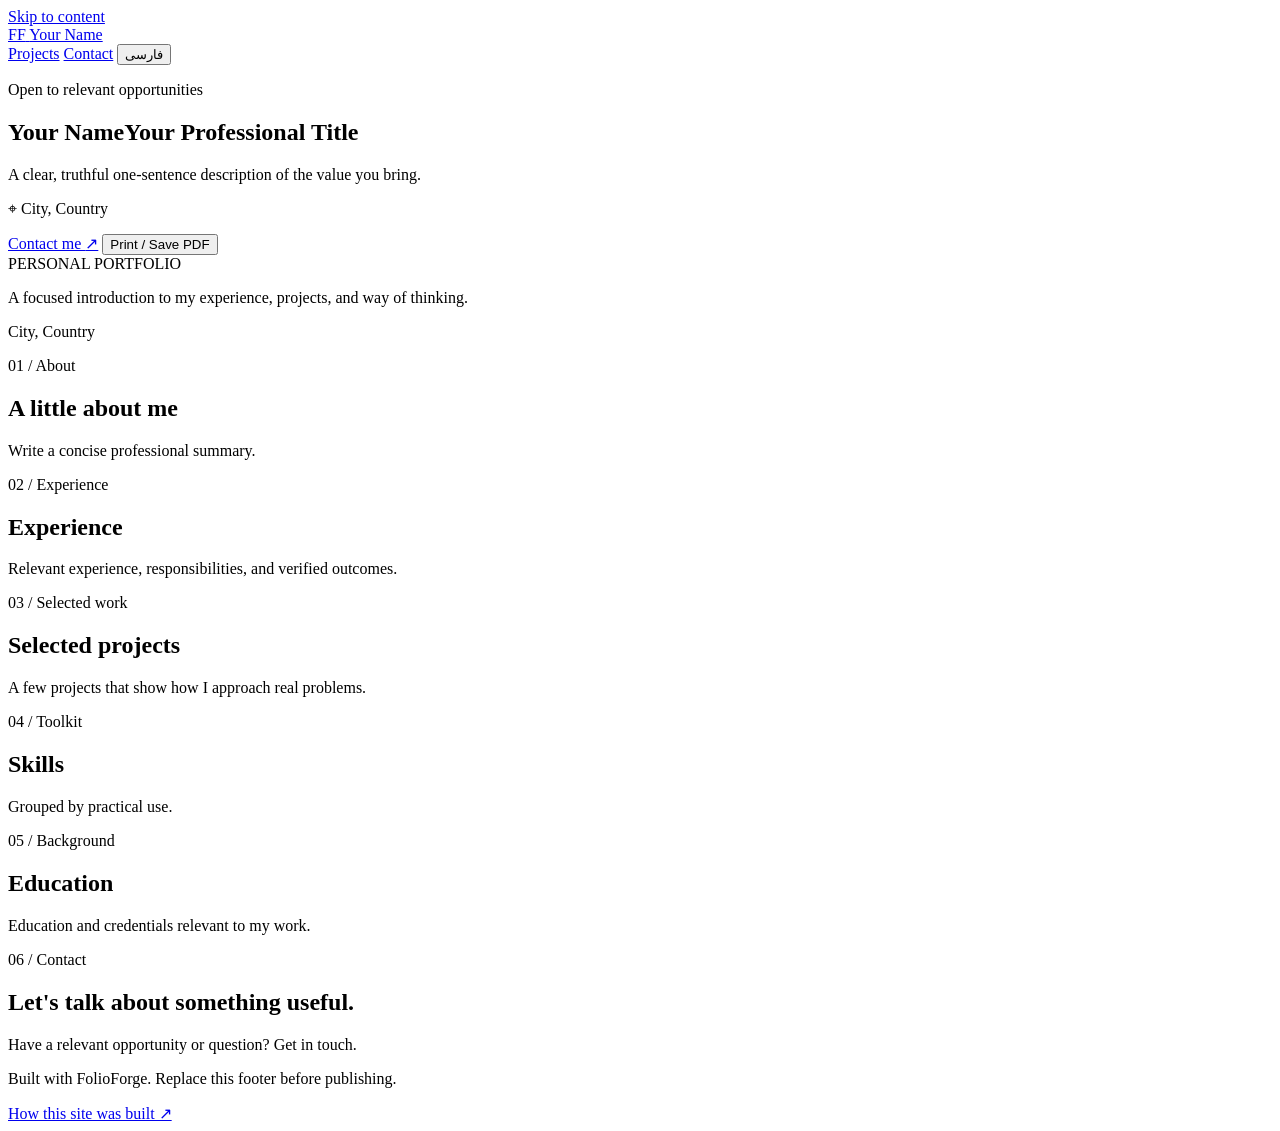
==== starter/site/index.html @ 85f0027b "Add personalized portfolio starter files" ====
<!doctype html>
<html lang="en" dir="ltr">
<head>
  <meta charset="utf-8">
  <meta name="viewport" content="width=device-width, initial-scale=1">
  <meta name="theme-color" content="#10151f">
  <meta name="description" content="A professional portfolio website built with FolioForge.">
  <meta property="og:title" content="Your Name — Portfolio">
  <meta property="og:description" content="A clear introduction to my work, skills, and selected projects.">
  <meta property="og:type" content="website">
  <link rel="icon" href="assets/favicon.svg" type="image/svg+xml">
  <link rel="stylesheet" href="assets/styles.css">
  <title>Your Name — Portfolio</title>
</head>
<body data-page="home">
  <a class="skip-link" href="#main">Skip to content</a>
  <header class="site-header">
    <div class="container nav">
      <a class="brand" href="index.html" aria-label="Home">
        <span class="brand-mark" aria-hidden="true">FF</span>
        <span id="brandName">Your Name</span>
      </a>
      <nav class="nav-actions" aria-label="Primary navigation">
        <a href="#projects" data-nav="projects">Projects</a>
        <a href="#contact" data-nav="contact">Contact</a>
        <a class="nav-link arcade-nav" id="arcadeNav" href="arcade/" hidden>Arcade</a>
        <button class="language-toggle" id="languageToggle" type="button" aria-label="Switch language">فارسی</button>
      </nav>
    </div>
  </header>

  <main id="main">
    <section class="hero section">
      <div class="container hero-grid">
        <div class="hero-copy">
          <p class="eyebrow" id="profileAvailability">Open to relevant opportunities</p>
          <h1><span id="profileName">Your Name</span><span class="title-line" id="profileRole">Your Professional Title</span></h1>
          <p class="hero-tagline" id="profileTagline">A clear, truthful one-sentence description of the value you bring.</p>
          <p class="location"><span aria-hidden="true">⌖</span> <span id="profileLocation">City, Country</span></p>
          <div class="hero-actions">
            <a class="button primary" href="#contact" id="heroContact">Contact me <span aria-hidden="true">↗</span></a>
            <button class="button secondary" id="printButton" type="button">Print / Save PDF</button>
          </div>
        </div>
        <aside class="hero-panel" aria-label="Professional focus">
          <span class="panel-overline" id="panelOverline">PERSONAL PORTFOLIO</span>
          <div class="abstract-mark" aria-hidden="true"><span></span><span></span><span></span><span></span></div>
          <p id="panelCaption">A focused introduction to my experience, projects, and way of thinking.</p>
          <div class="panel-line"></div>
          <p class="panel-small" id="panelLocation">City, Country</p>
        </aside>
      </div>
    </section>

    <section class="section" id="about">
      <div class="container two-column">
        <div class="section-heading"><p class="eyebrow">01 / <span id="labelAbout">About</span></p><h2 id="aboutTitle">A little about me</h2></div>
        <div class="section-body"><p class="body-copy" id="aboutBody">Write a concise professional summary.</p></div>
      </div>
    </section>

    <section class="section section-soft" id="experience">
      <div class="container">
        <div class="section-intro"><div><p class="eyebrow">02 / <span id="labelExperience">Experience</span></p><h2 id="experienceTitle">Experience</h2></div><p id="experienceLead">Relevant experience, responsibilities, and verified outcomes.</p></div>
        <div class="timeline" id="experienceList"></div>
      </div>
    </section>

    <section class="section" id="projects">
      <div class="container">
        <div class="section-intro"><div><p class="eyebrow">03 / <span id="labelProjects">Selected work</span></p><h2 id="projectsTitle">Selected projects</h2></div><p id="projectsLead">A few projects that show how I approach real problems.</p></div>
        <div class="project-grid" id="projectList"></div>
      </div>
    </section>

    <section class="section section-soft" id="skills">
      <div class="container">
        <div class="section-intro"><div><p class="eyebrow">04 / <span id="labelSkills">Toolkit</span></p><h2 id="skillsTitle">Skills</h2></div><p id="skillsLead">Grouped by practical use.</p></div>
        <div class="skills-grid" id="skillsList"></div>
      </div>
    </section>

    <section class="section" id="education">
      <div class="container">
        <div class="section-intro"><div><p class="eyebrow">05 / <span id="labelEducation">Background</span></p><h2 id="educationTitle">Education</h2></div><p id="educationLead">Education and credentials relevant to my work.</p></div>
        <div class="education-grid" id="educationList"></div>
      </div>
    </section>

    <section class="section contact-section" id="contact">
      <div class="container contact-grid">
        <div><p class="eyebrow">06 / <span id="labelContact">Contact</span></p><h2 id="contactTitle">Let's talk about something useful.</h2><p class="body-copy" id="contactLead">Have a relevant opportunity or question? Get in touch.</p></div>
        <div class="contact-list" id="contactList"></div>
      </div>
    </section>

    <section class="section arcade-callout" id="arcadeCallout" hidden>
      <div class="container arcade-banner">
        <div><p class="eyebrow">OPTIONAL MINI PROJECT</p><h2 id="arcadeTitle">A little intermission</h2><p id="arcadeDescription">Play four small classic games.</p></div>
        <a class="button primary" href="arcade/" id="arcadeLink">Open the arcade <span aria-hidden="true">↗</span></a>
      </div>
    </section>
  </main>

  <footer class="site-footer">
    <div class="container footer-inner"><p id="footerText">Built with FolioForge. Replace this footer before publishing.</p><a href="https://github.com/YOUR_USERNAME/folioforge" id="guideLink" rel="noopener noreferrer">How this site was built ↗</a><span id="footerYear"></span></div>
  </footer>

  <script src="assets/portfolio-data.js"></script>
  <script src="assets/site-config.js"></script>
  <script src="assets/site-api.js"></script>
  <script src="assets/site.js"></script>
</body>
</html>
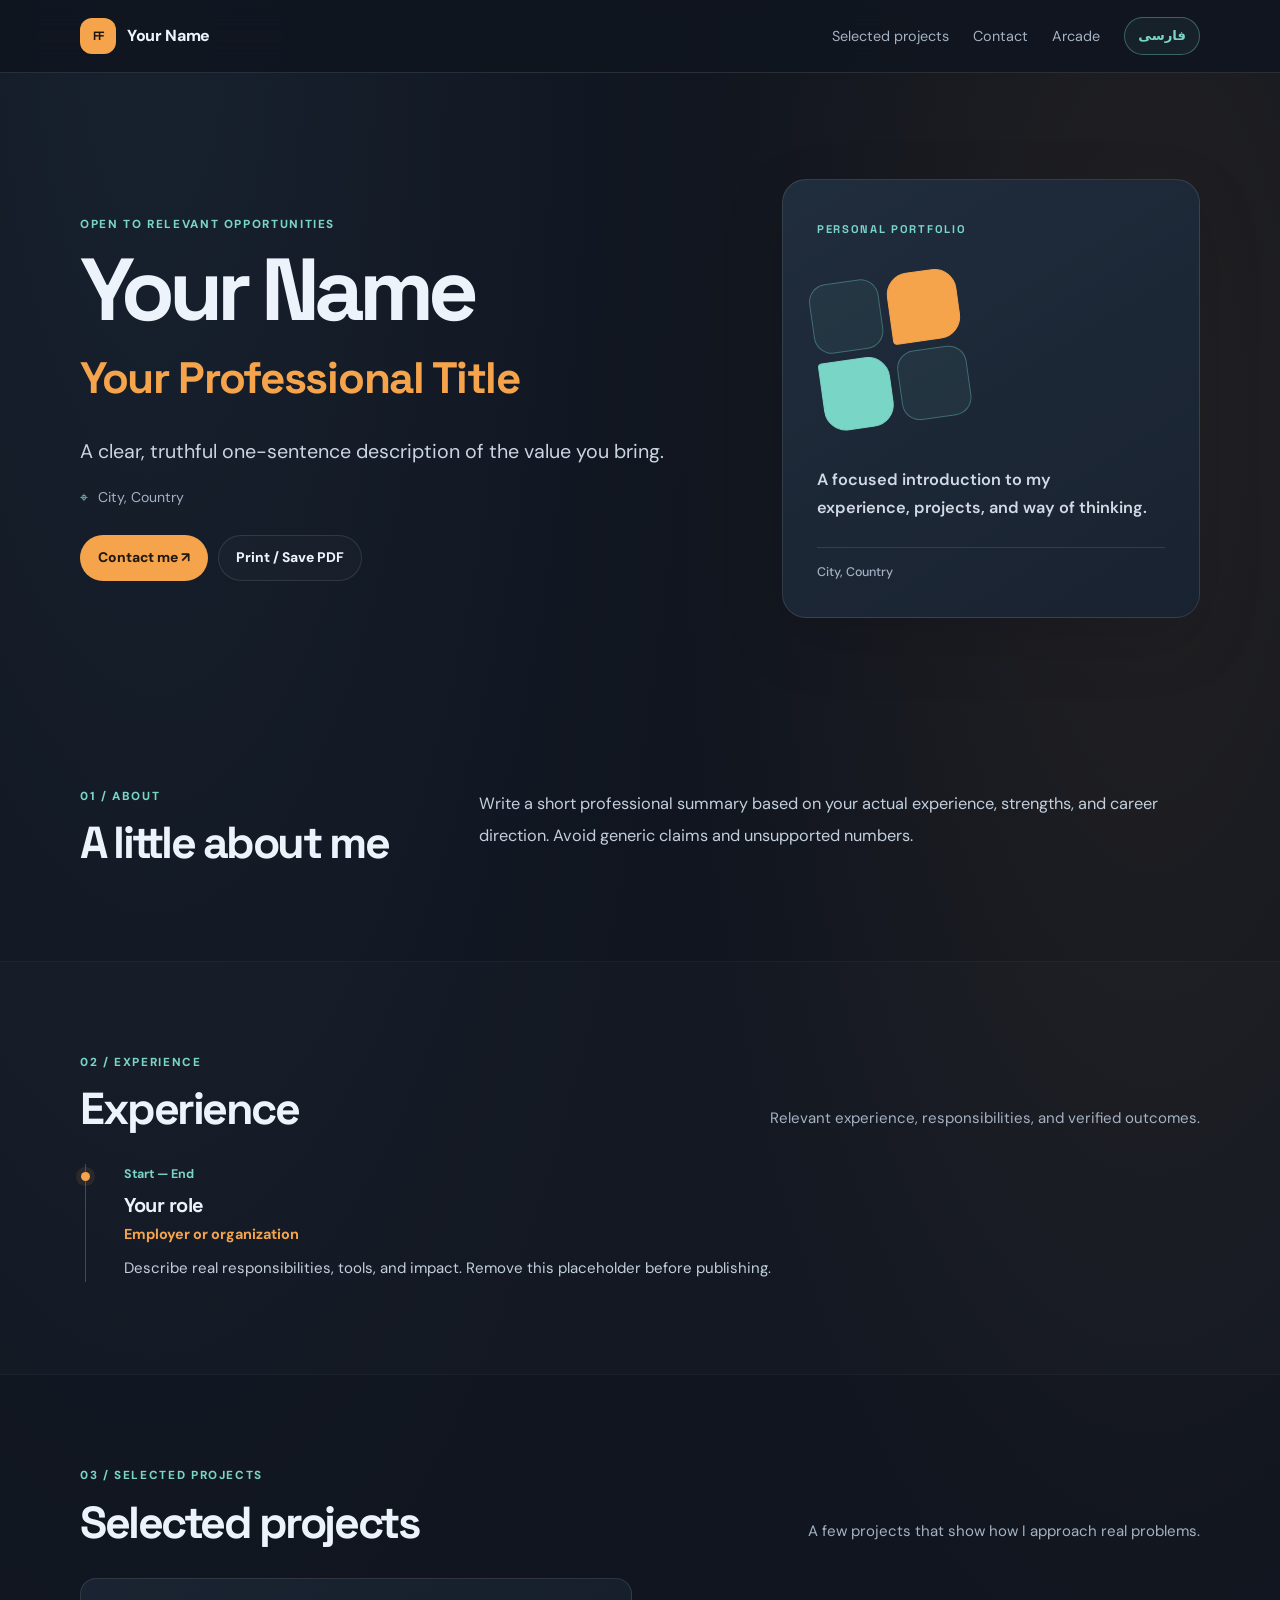
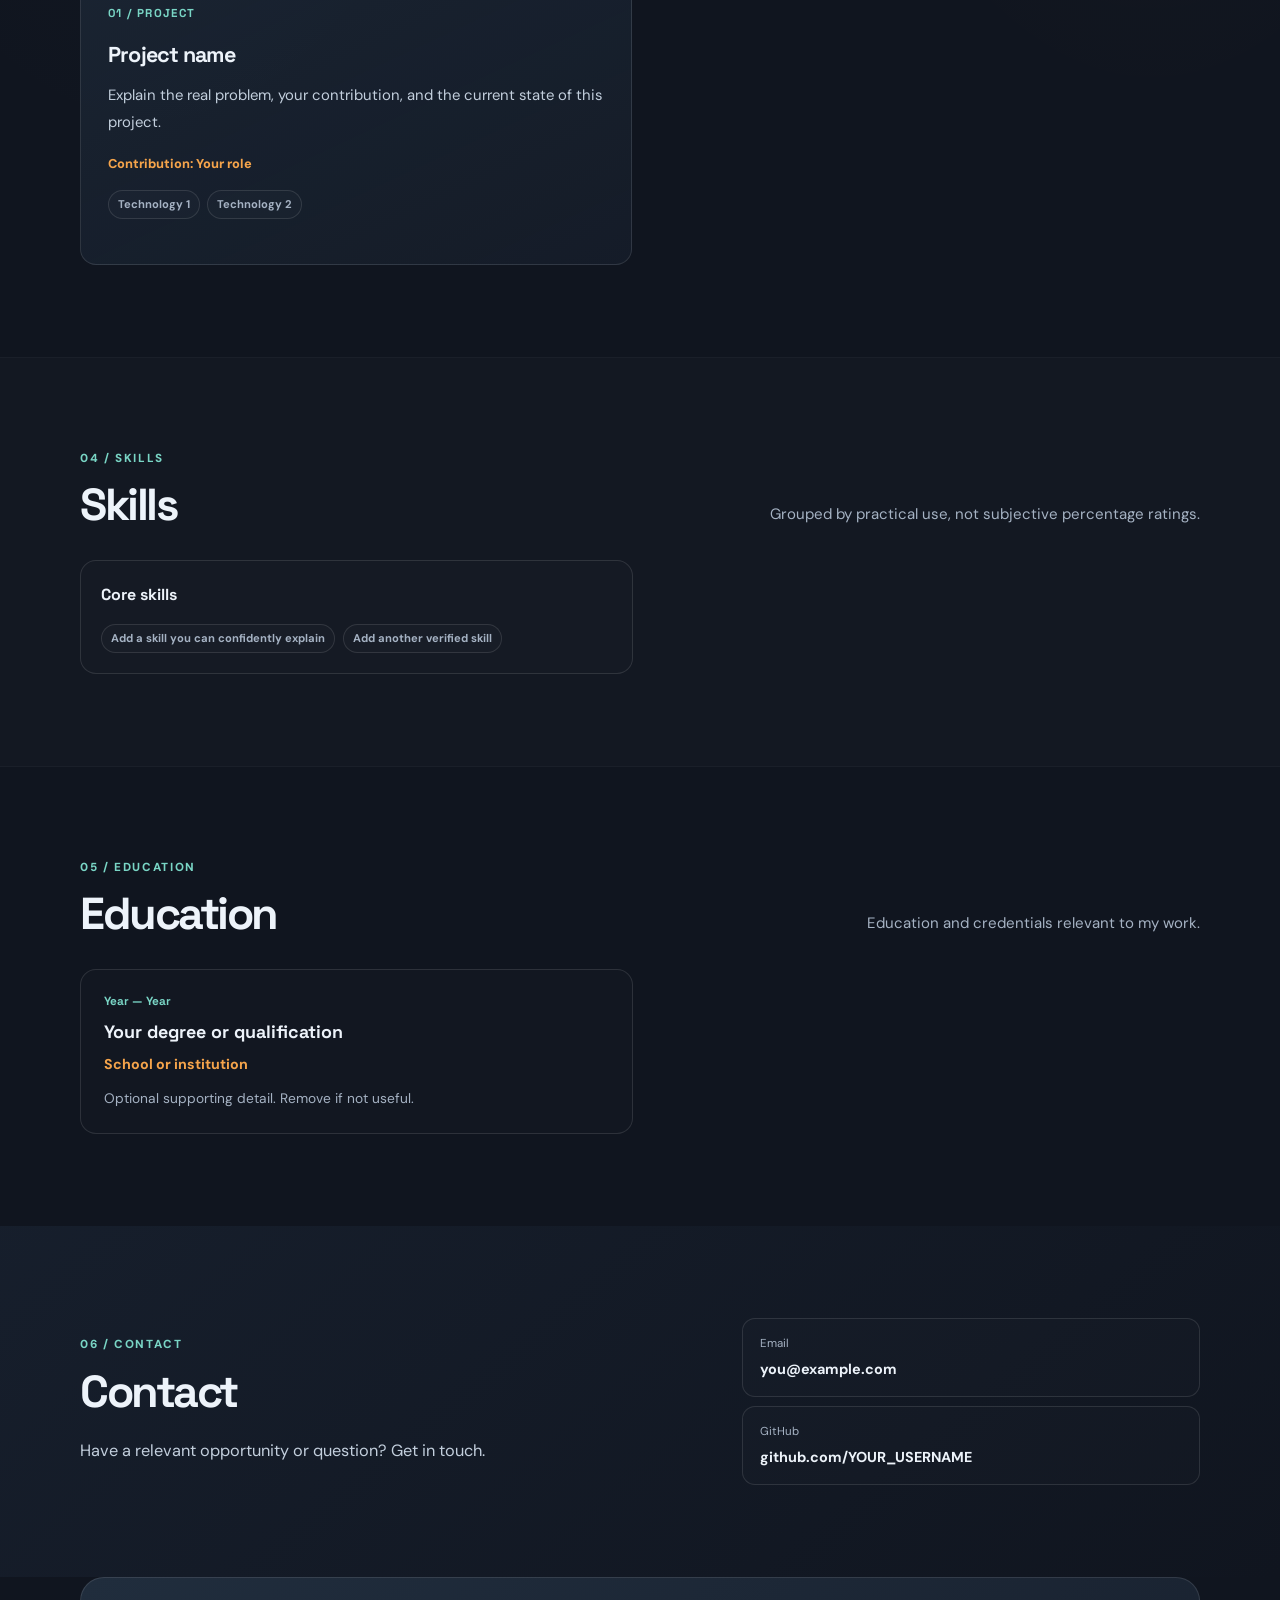
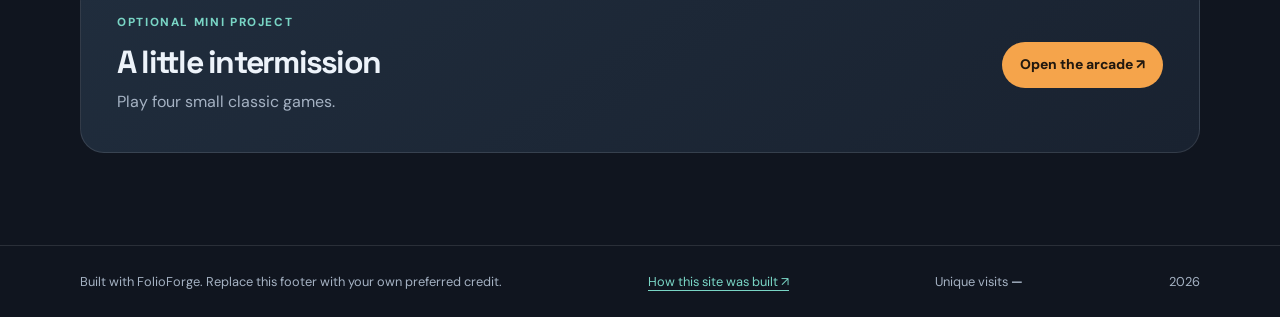
==== commit 56b7158d: "Link FolioForge guide and add optional visitor counter" ====
--- a/starter/site/index.html
+++ b/starter/site/index.html
@@ -103,7 +103,7 @@
   </main>
 
   <footer class="site-footer">
-    <div class="container footer-inner"><p id="footerText">Built with FolioForge. Replace this footer before publishing.</p><a href="https://github.com/YOUR_USERNAME/folioforge" id="guideLink" rel="noopener noreferrer">How this site was built ↗</a><span id="footerYear"></span></div>
+    <div class="container footer-inner"><p id="footerText">Built with FolioForge. Replace this footer before publishing.</p><a href="https://github.com/AliB771/folioforge" id="guideLink" rel="noopener noreferrer">How this site was built ↗</a><span class="visitor-stat"><span id="visitorLabel">Unique visits</span> <strong id="pageViews" aria-label="Unique visits">—</strong></span><span id="footerYear"></span></div>
   </footer>
 
   <script src="assets/portfolio-data.js"></script>
--- a/starter/site/assets/styles.css
+++ b/starter/site/assets/styles.css
@@ -0,0 +1,152 @@
+@import url('https://fonts.googleapis.com/css2?family=DM+Sans:wght@400;500;600;700&family=Space+Grotesk:wght@500;600;700&display=swap');
+
+:root{
+  color-scheme:dark;
+  --bg:#10151f;
+  --surface:#192230;
+  --surface-raised:#202d3d;
+  --text:#edf3fa;
+  --muted:#a5b2c3;
+  --accent:#f5a44b;
+  --secondary:#79d5c5;
+  --border:#ffffff1c;
+  --radius-lg:24px;
+  --radius-md:16px;
+  --content:1120px;
+  --shadow:0 22px 65px #00000020;
+}
+*{box-sizing:border-box}
+html{scroll-behavior:smooth;scroll-padding-top:90px}
+body{margin:0;background:radial-gradient(ellipse at 12% 0%,#49749920,transparent 35rem),radial-gradient(ellipse at 90% 12%,#f5a44b14,transparent 30rem),var(--bg);color:var(--text);font:16px/1.7 "DM Sans",system-ui,-apple-system,"Segoe UI",sans-serif;-webkit-font-smoothing:antialiased}
+a{color:inherit;text-decoration:none}
+button,a{touch-action:manipulation}
+button,input{font:inherit}
+a:focus-visible,button:focus-visible{outline:3px solid var(--secondary);outline-offset:4px}
+::selection{background:var(--secondary);color:#10151f}
+.container{width:min(var(--content),calc(100% - 44px));margin-inline:auto}
+.skip-link{position:absolute;left:12px;top:-80px;z-index:100;padding:10px 14px;border-radius:10px;background:var(--accent);color:#20170d;font-weight:800}
+.skip-link:focus{top:12px}
+.site-header{position:sticky;top:0;z-index:20;border-bottom:1px solid var(--border);background:#10151fe8;backdrop-filter:blur(16px)}
+.nav{min-height:72px;display:flex;align-items:center;justify-content:space-between;gap:22px}
+.brand{display:flex;align-items:center;gap:11px;font-weight:800;letter-spacing:-.02em}
+.brand-mark{display:grid;place-items:center;width:36px;height:36px;border-radius:12px;background:var(--accent);color:#1c160f;font:800 .75rem "Space Grotesk",sans-serif;letter-spacing:-.05em}
+.nav-actions{display:flex;align-items:center;gap:clamp(10px,2vw,24px);font-size:.9rem;color:var(--muted)}
+.nav-actions>a{transition:color .15s}
+.nav-actions>a:hover{color:var(--text)}
+.language-toggle{appearance:none;border:1px solid #79d5c560;background:#79d5c510;border-radius:999px;color:var(--secondary);padding:7px 13px;font-size:.83rem;font-weight:800;cursor:pointer}
+.language-toggle:hover{border-color:var(--accent);color:var(--accent)}
+.section{padding:clamp(55px,8vw,92px) 0}
+.hero{padding-top:clamp(55px,9vw,106px);padding-bottom:clamp(50px,7vw,78px)}
+.hero-grid{display:grid;grid-template-columns:minmax(0,1.2fr) minmax(270px,.8fr);gap:clamp(30px,6vw,75px);align-items:center}
+.eyebrow{font-size:.73rem;line-height:1.5;letter-spacing:.14em;text-transform:uppercase;color:var(--secondary);font-weight:800;margin:0 0 13px}
+h1,h2,h3,p{margin-top:0}
+h1,h2,h3{font-family:"Space Grotesk","DM Sans",system-ui,sans-serif}
+h1{font-size:clamp(2.8rem,7vw,5.5rem);line-height:.99;letter-spacing:-.07em;margin-bottom:25px;font-weight:700;overflow-wrap:anywhere}
+.title-line{display:block;color:var(--accent);font-size:.5em;line-height:1.35;letter-spacing:-.03em;margin-top:15px;max-width:780px}
+.hero-tagline{font-size:clamp(1.05rem,2vw,1.23rem);color:#cbd5e1;max-width:660px;line-height:1.85;margin-bottom:17px}
+.location{color:var(--muted);font-size:.88rem;margin-bottom:25px}
+.location span:first-child{color:var(--secondary);margin-inline-end:6px}
+.hero-actions{display:flex;flex-wrap:wrap;align-items:center;gap:10px}
+.button{display:inline-flex;align-items:center;justify-content:center;gap:9px;min-height:44px;padding:10px 17px;border:1px solid var(--border);border-radius:999px;font-size:.87rem;font-weight:800;cursor:pointer;transition:transform .15s,border-color .15s,background .15s}
+.button:hover{transform:translateY(-1px);border-color:#79d5c580}
+.button.primary{background:var(--accent);border-color:transparent;color:#21180f}
+.button.primary:hover{background:#ffc077}
+.button.secondary{background:#ffffff05;color:var(--text)}
+.hero-panel{position:relative;overflow:hidden;min-height:310px;border:1px solid var(--border);border-radius:var(--radius-lg);padding:clamp(22px,4vw,34px);background:linear-gradient(148deg,var(--surface-raised),var(--surface));box-shadow:var(--shadow)}
+.panel-overline{position:relative;z-index:1;color:var(--secondary);font:700 .7rem "Space Grotesk",monospace;letter-spacing:.15em}
+.abstract-mark{display:grid;grid-template-columns:repeat(2,70px);grid-template-rows:repeat(2,70px);gap:8px;margin:45px 0 32px;transform:rotate(-8deg);transform-origin:left center}
+.abstract-mark span{border:1px solid #79d5c55c;border-radius:18px;background:#79d5c510}
+.abstract-mark span:nth-child(2){background:var(--accent);border-color:var(--accent);border-radius:22px 22px 22px 4px}
+.abstract-mark span:nth-child(3){background:var(--secondary);border-color:var(--secondary);border-radius:4px 22px 22px 22px}
+.hero-panel p{position:relative;z-index:1;max-width:330px;color:#d1d9e5;font-weight:600;font-size:1.02rem;line-height:1.7}
+.panel-line{height:1px;background:var(--border);margin:25px 0 14px}
+.hero-panel .panel-small{color:var(--muted);font-size:.78rem;font-weight:500;margin-bottom:0}
+.two-column{display:grid;grid-template-columns:minmax(220px,.6fr) minmax(0,1.4fr);gap:clamp(28px,7vw,90px);align-items:start}
+.section-heading{max-width:360px}
+h2{font-size:clamp(1.8rem,4vw,2.8rem);line-height:1.12;letter-spacing:-.055em;margin-bottom:0;overflow-wrap:anywhere}
+.body-copy{font-size:1.02rem;color:#c3cfdd;line-height:1.95;max-width:760px;margin-bottom:0;white-space:pre-line}
+.section-soft{background:#ffffff03;border-block:1px solid #ffffff08}
+.section-intro{display:flex;align-items:end;justify-content:space-between;gap:24px;margin-bottom:30px}
+.section-intro>p{max-width:440px;color:var(--muted);font-size:.94rem;margin-bottom:3px}
+.timeline{display:grid;gap:0;border-left:1px solid #79d5c54d;margin-left:5px;padding-left:clamp(20px,4vw,38px)}
+.timeline-item{position:relative;padding:0 0 29px}
+.timeline-item:last-child{padding-bottom:0}
+.timeline-item:before{position:absolute;content:"";left:calc(clamp(20px,4vw,38px) * -1 - 5px);top:8px;width:9px;height:9px;border-radius:50%;background:var(--accent);box-shadow:0 0 0 5px #f5a44b18}
+.timeline-meta{display:flex;flex-wrap:wrap;align-items:center;gap:8px 16px;margin:0 0 7px;color:var(--muted);font-size:.78rem}
+.timeline-meta time{color:var(--secondary);font-weight:700}
+.timeline-item h3{font-size:1.25rem;line-height:1.3;margin-bottom:4px;letter-spacing:-.025em}
+.timeline-item .org{font-size:.9rem;color:var(--accent);font-weight:700;margin-bottom:8px}
+.timeline-item .description{color:#c3cfdd;font-size:.94rem;line-height:1.8;margin-bottom:0;white-space:pre-line}
+.project-grid{display:grid;grid-template-columns:repeat(2,minmax(0,1fr));gap:16px}
+.project-card{display:flex;flex-direction:column;min-height:245px;padding:clamp(20px,3vw,27px);border:1px solid var(--border);border-radius:var(--radius-md);background:linear-gradient(155deg,#202d3d9c,#1922308a);transition:transform .18s,border-color .18s}
+.project-card:hover{transform:translateY(-3px);border-color:#79d5c55c}
+.project-number{font:700 .72rem "Space Grotesk",monospace;color:var(--secondary);letter-spacing:.12em;margin-bottom:17px}
+.project-card h3{font-size:1.35rem;letter-spacing:-.035em;margin-bottom:9px}
+.project-card .summary{font-size:.93rem;color:#c3cfdd;line-height:1.8;margin-bottom:17px;white-space:pre-line}
+.project-contribution{color:var(--accent);font-size:.8rem;font-weight:800;margin-bottom:15px}
+.tags{display:flex;flex-wrap:wrap;gap:7px;margin-top:auto;margin-bottom:18px}
+.tag{display:inline-flex;align-items:center;border:1px solid var(--border);border-radius:999px;background:#ffffff04;padding:4px 9px;color:var(--muted);font-size:.7rem;font-weight:700}
+.project-link{display:inline-flex;align-items:center;gap:8px;width:max-content;max-width:100%;font-size:.83rem;font-weight:800;color:var(--secondary);border-bottom:1px solid #79d5c56b;padding-bottom:2px}
+.project-link:hover{color:var(--accent);border-color:var(--accent)}
+.skills-grid{display:grid;grid-template-columns:repeat(2,minmax(0,1fr));gap:14px}
+.skill-card{border:1px solid var(--border);border-radius:var(--radius-md);padding:20px;background:#ffffff03}
+.skill-card h3{font-size:1rem;margin-bottom:15px}
+.skill-list{display:flex;flex-wrap:wrap;gap:8px}
+.education-grid{display:grid;grid-template-columns:repeat(2,minmax(0,1fr));gap:15px}
+.education-card{border:1px solid var(--border);border-radius:var(--radius-md);padding:23px;background:#ffffff03}
+.education-card .period{font:700 .74rem "Space Grotesk",monospace;color:var(--secondary);margin-bottom:11px}
+.education-card h3{font-size:1.12rem;line-height:1.45;margin-bottom:7px}
+.education-card .institution{color:var(--accent);font-size:.89rem;font-weight:700;margin-bottom:0}
+.education-card .description{color:var(--muted);font-size:.86rem;margin:10px 0 0;white-space:pre-line}
+.contact-section{background:linear-gradient(140deg,#24334850,#10151f00)}
+.contact-grid{display:grid;grid-template-columns:minmax(0,1fr) minmax(280px,.8fr);gap:clamp(30px,7vw,90px);align-items:center}
+.contact-grid h2{max-width:630px;margin-bottom:18px}
+.contact-list{display:grid;gap:9px}
+.contact-item{display:flex;align-items:center;justify-content:space-between;gap:14px;border:1px solid var(--border);border-radius:13px;padding:15px 17px;background:#ffffff03;min-width:0}
+.contact-item span,.contact-item a{overflow-wrap:anywhere}
+.contact-item small{display:block;color:var(--muted);font-size:.72rem;margin-bottom:3px}
+.contact-item strong{display:block;font-size:.9rem;font-weight:700}
+.contact-item a{color:var(--secondary);font-size:.8rem;font-weight:800}
+.arcade-callout{padding-top:0}
+.arcade-banner{display:flex;align-items:center;justify-content:space-between;gap:24px;padding:clamp(22px,4vw,36px);border:1px solid var(--border);border-radius:var(--radius-lg);background:linear-gradient(145deg,var(--surface-raised),var(--surface))}
+.arcade-banner h2{font-size:clamp(1.5rem,3vw,2rem);margin-bottom:8px}
+.arcade-banner p:last-child{color:var(--muted);margin-bottom:0}
+.site-footer{border-top:1px solid var(--border);padding:25px 0;color:var(--muted);font-size:.8rem}
+.footer-inner{display:flex;justify-content:space-between;align-items:center;gap:15px;flex-wrap:wrap}
+.footer-inner p{margin:0}
+.footer-inner a{color:var(--secondary);text-decoration:underline;text-underline-offset:4px}
+[hidden]{display:none!important}
+html[dir=rtl] body{font-family:Tahoma,"Segoe UI",sans-serif;letter-spacing:normal}
+html[dir=rtl] h1,html[dir=rtl] h2,html[dir=rtl] h3{letter-spacing:normal}
+html[dir=rtl] .eyebrow{letter-spacing:normal}
+html[dir=rtl] .timeline{border-left:0;border-right:1px solid #79d5c54d;margin-left:0;margin-right:5px;padding-left:0;padding-right:clamp(20px,4vw,38px)}
+html[dir=rtl] .timeline-item:before{left:auto;right:calc(clamp(20px,4vw,38px) * -1 - 5px)}
+html[dir=rtl] .abstract-mark{transform:rotate(8deg);transform-origin:right center}
+@media(max-width:800px){
+  .hero-grid{grid-template-columns:1fr}.hero-panel{min-height:245px}.abstract-mark{margin:30px 0 25px}
+  .two-column{grid-template-columns:1fr;gap:20px}.section-intro{align-items:start;flex-direction:column;gap:11px}
+  .contact-grid{grid-template-columns:1fr}.project-grid,.skills-grid,.education-grid{grid-template-columns:1fr}
+}
+@media(max-width:560px){
+  .container{width:calc(100% - 30px)}
+  .nav{min-height:65px;gap:10px}.brand{gap:8px;font-size:.88rem}.brand-mark{width:32px;height:32px}
+  .nav-actions{gap:11px;font-size:.8rem}.nav-actions>a:not(.arcade-nav){display:none}.language-toggle{padding:6px 10px}
+  .hero{padding-top:50px}h1{font-size:clamp(2.6rem,14vw,4rem)}
+  .section{padding:57px 0}.arcade-callout{padding-top:0}.arcade-banner{align-items:flex-start;flex-direction:column}
+  .footer-inner{align-items:flex-start;flex-direction:column}
+}
+@media print{
+  :root{color-scheme:light;--bg:#fff;--surface:#fff;--surface-raised:#fff;--text:#111827;--muted:#4b5563;--border:#d1d5db}
+  body{background:#fff!important;color:#111827;font-size:10.5pt;-webkit-print-color-adjust:exact;print-color-adjust:exact}
+  .site-header,.hero-actions,.language-toggle,.arcade-callout,.site-footer a,.skip-link{display:none!important}
+  .section{padding:20px 0;break-inside:avoid}
+  .hero{padding-top:5px}
+  .hero-grid,.two-column,.contact-grid{grid-template-columns:1fr 1fr;gap:20px}
+  .hero-panel{min-height:0;box-shadow:none}
+  .project-card,.education-card,.skill-card{break-inside:avoid;box-shadow:none;background:#fff}
+  .project-grid,.skills-grid,.education-grid{gap:8px}
+  h1{font-size:30pt}.title-line{font-size:17pt}h2{font-size:20pt}
+  a{color:inherit;text-decoration:none}
+  .site-footer{display:block;padding:6px 0}
+}
+@media(prefers-reduced-motion:reduce){html{scroll-behavior:auto}.project-card,.button{transition:none}}
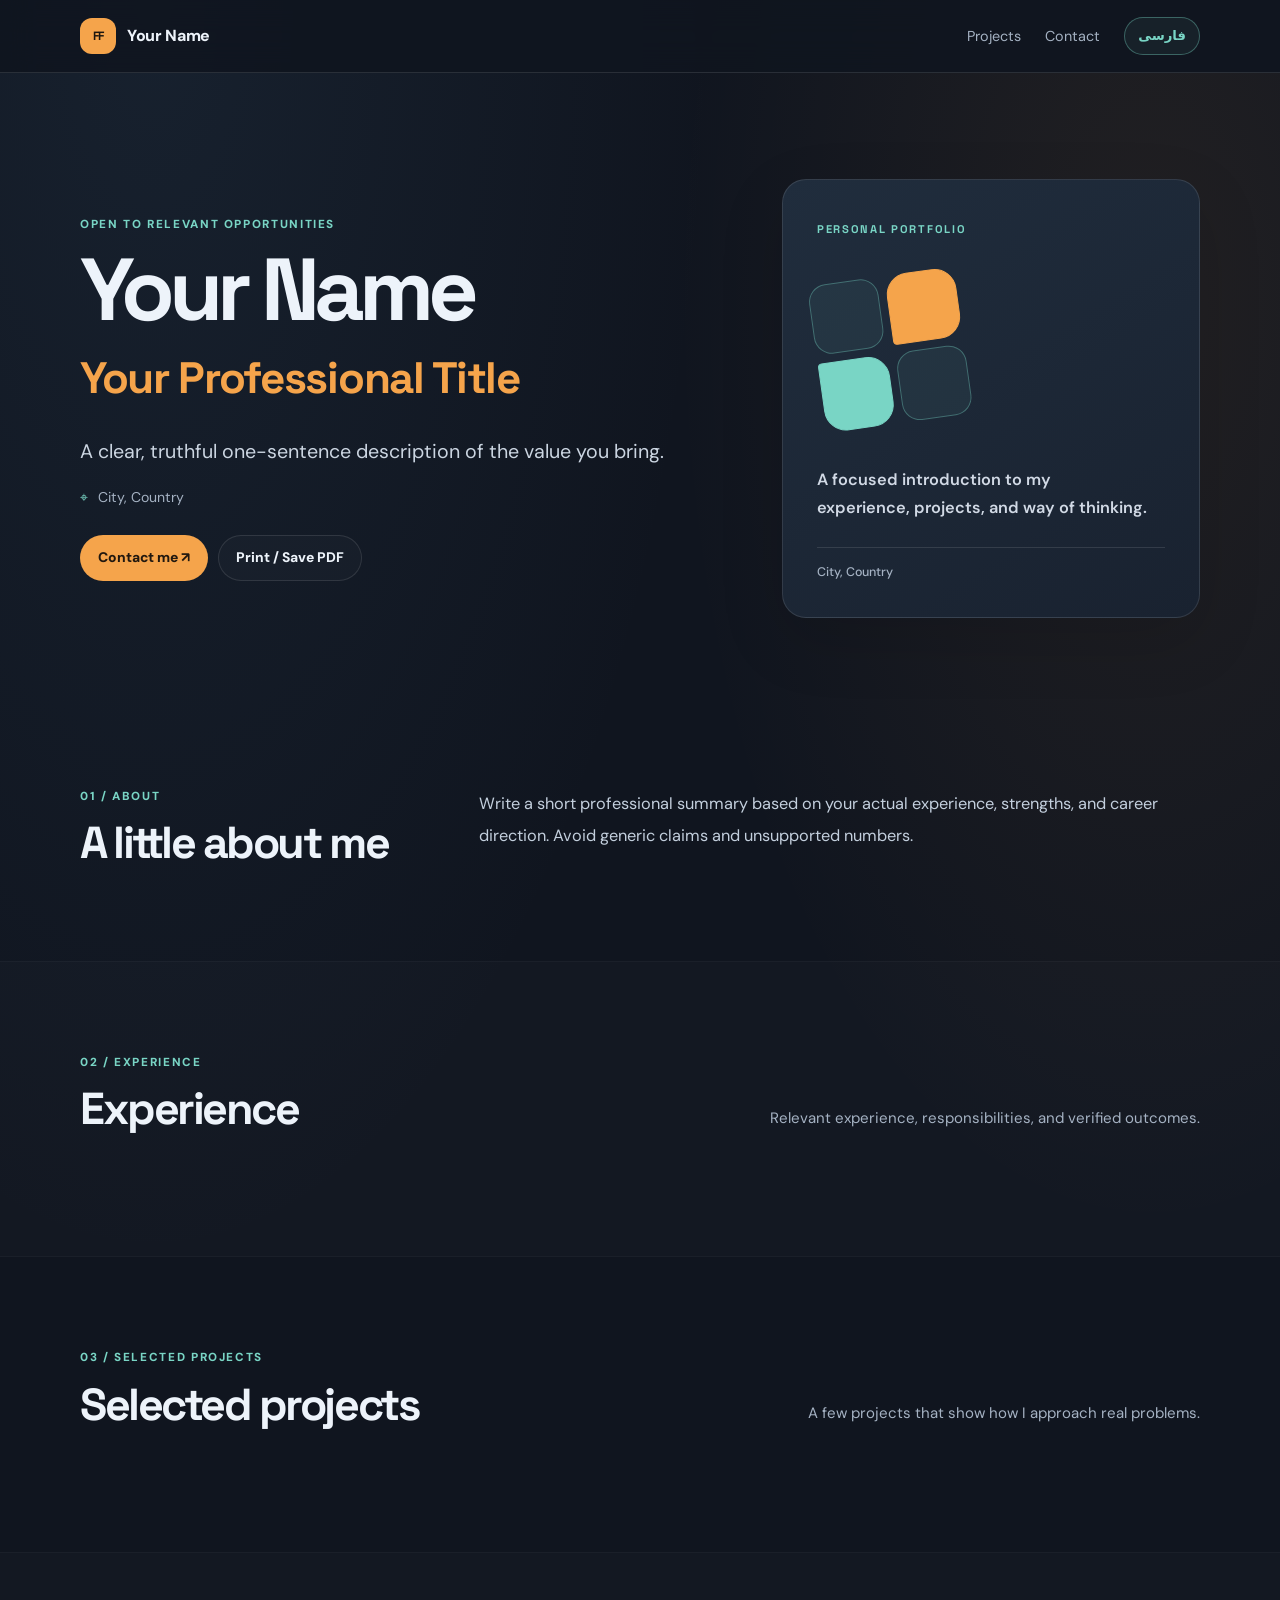
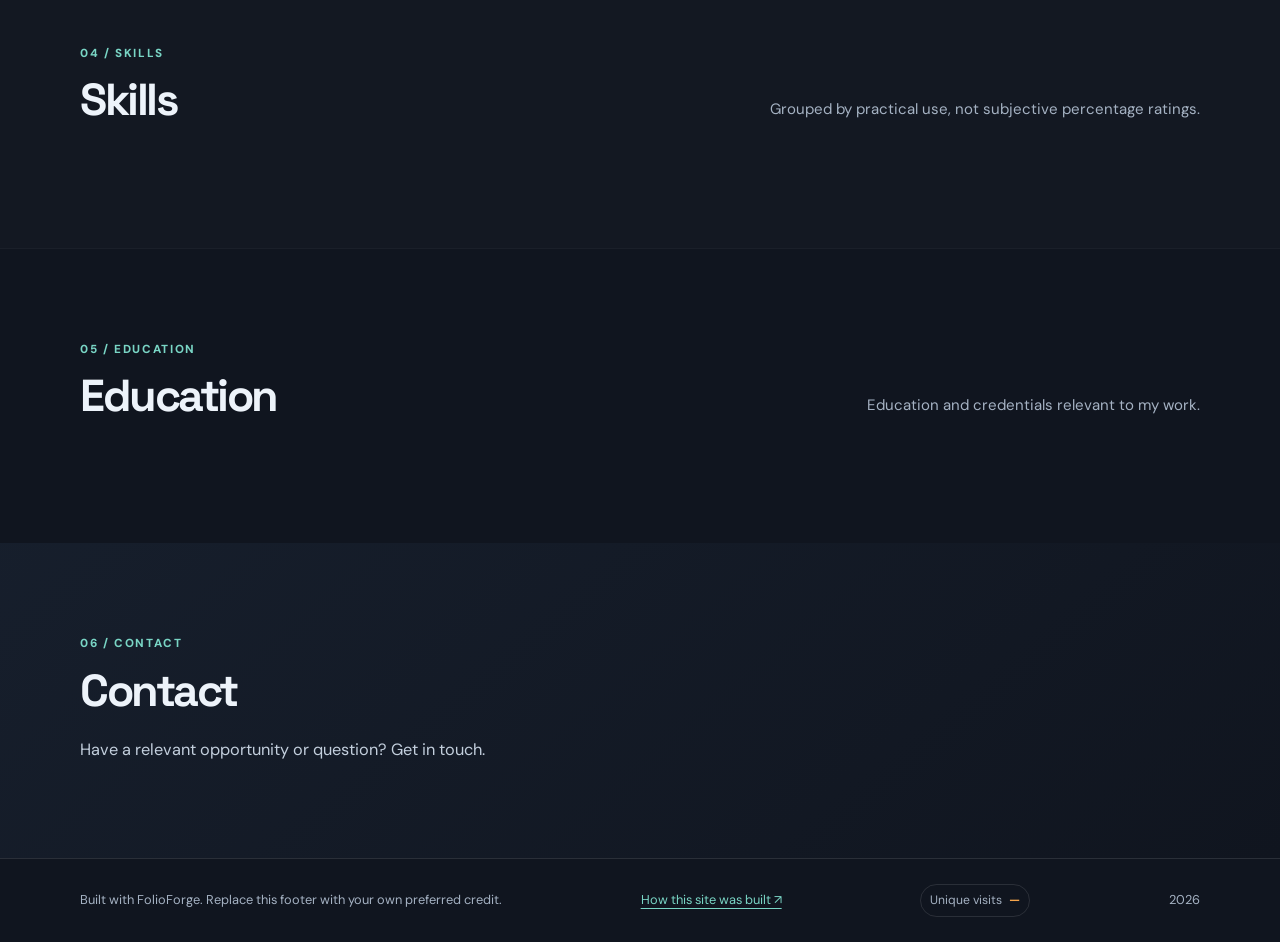
==== commit c2912b6c: "Remove arcade from the public portfolio template" ====
--- a/starter/site/index.html
+++ b/starter/site/index.html
@@ -23,7 +23,6 @@
       <nav class="nav-actions" aria-label="Primary navigation">
         <a href="#projects" data-nav="projects">Projects</a>
         <a href="#contact" data-nav="contact">Contact</a>
-        <a class="nav-link arcade-nav" id="arcadeNav" href="arcade/" hidden>Arcade</a>
         <button class="language-toggle" id="languageToggle" type="button" aria-label="Switch language">فارسی</button>
       </nav>
     </div>
@@ -93,14 +92,19 @@
         <div class="contact-list" id="contactList"></div>
       </div>
     </section>
+  </main>
 
-    <section class="section arcade-callout" id="arcadeCallout" hidden>
-      <div class="container arcade-banner">
-        <div><p class="eyebrow">OPTIONAL MINI PROJECT</p><h2 id="arcadeTitle">A little intermission</h2><p id="arcadeDescription">Play four small classic games.</p></div>
-        <a class="button primary" href="arcade/" id="arcadeLink">Open the arcade <span aria-hidden="true">↗</span></a>
-      </div>
-    </section>
-  </main>
+  <aside id="counterSetupNotice" class="connection-notice" role="status" aria-live="polite" hidden>
+    <div class="connection-copy">
+      <p class="eyebrow">ONE-TIME SETUP</p>
+      <h2 id="counterSetupTitle">Connect your visitor counter</h2>
+      <p id="counterSetupText">Create a Supabase account and configure the visitor-counter function. Your résumé itself works without a database.</p>
+    </div>
+    <div class="connection-actions">
+      <a class="button primary" href="https://supabase.com/dashboard/sign-up" target="_blank" rel="noopener noreferrer">Create / connect Supabase ↗</a>
+      <a class="button secondary" href="https://github.com/AliB771/folioforge/blob/main/docs/en/04-connect-services.md" target="_blank" rel="noopener noreferrer">Step-by-step setup ↗</a>
+    </div>
+  </aside>
 
   <footer class="site-footer">
     <div class="container footer-inner"><p id="footerText">Built with FolioForge. Replace this footer before publishing.</p><a href="https://github.com/AliB771/folioforge" id="guideLink" rel="noopener noreferrer">How this site was built ↗</a><span class="visitor-stat"><span id="visitorLabel">Unique visits</span> <strong id="pageViews" aria-label="Unique visits">—</strong></span><span id="footerYear"></span></div>
--- a/starter/site/assets/styles.css
+++ b/starter/site/assets/styles.css
@@ -150,3 +150,5 @@
   .site-footer{display:block;padding:6px 0}
 }
 @media(prefers-reduced-motion:reduce){html{scroll-behavior:auto}.project-card,.button{transition:none}}
+
+.visitor-stat{display:inline-flex;align-items:center;gap:7px;padding:5px 9px;border:1px solid var(--border);border-radius:999px;color:var(--muted);font-size:.76rem;white-space:nowrap}.visitor-stat strong{color:var(--accent);font-variant-numeric:tabular-nums}
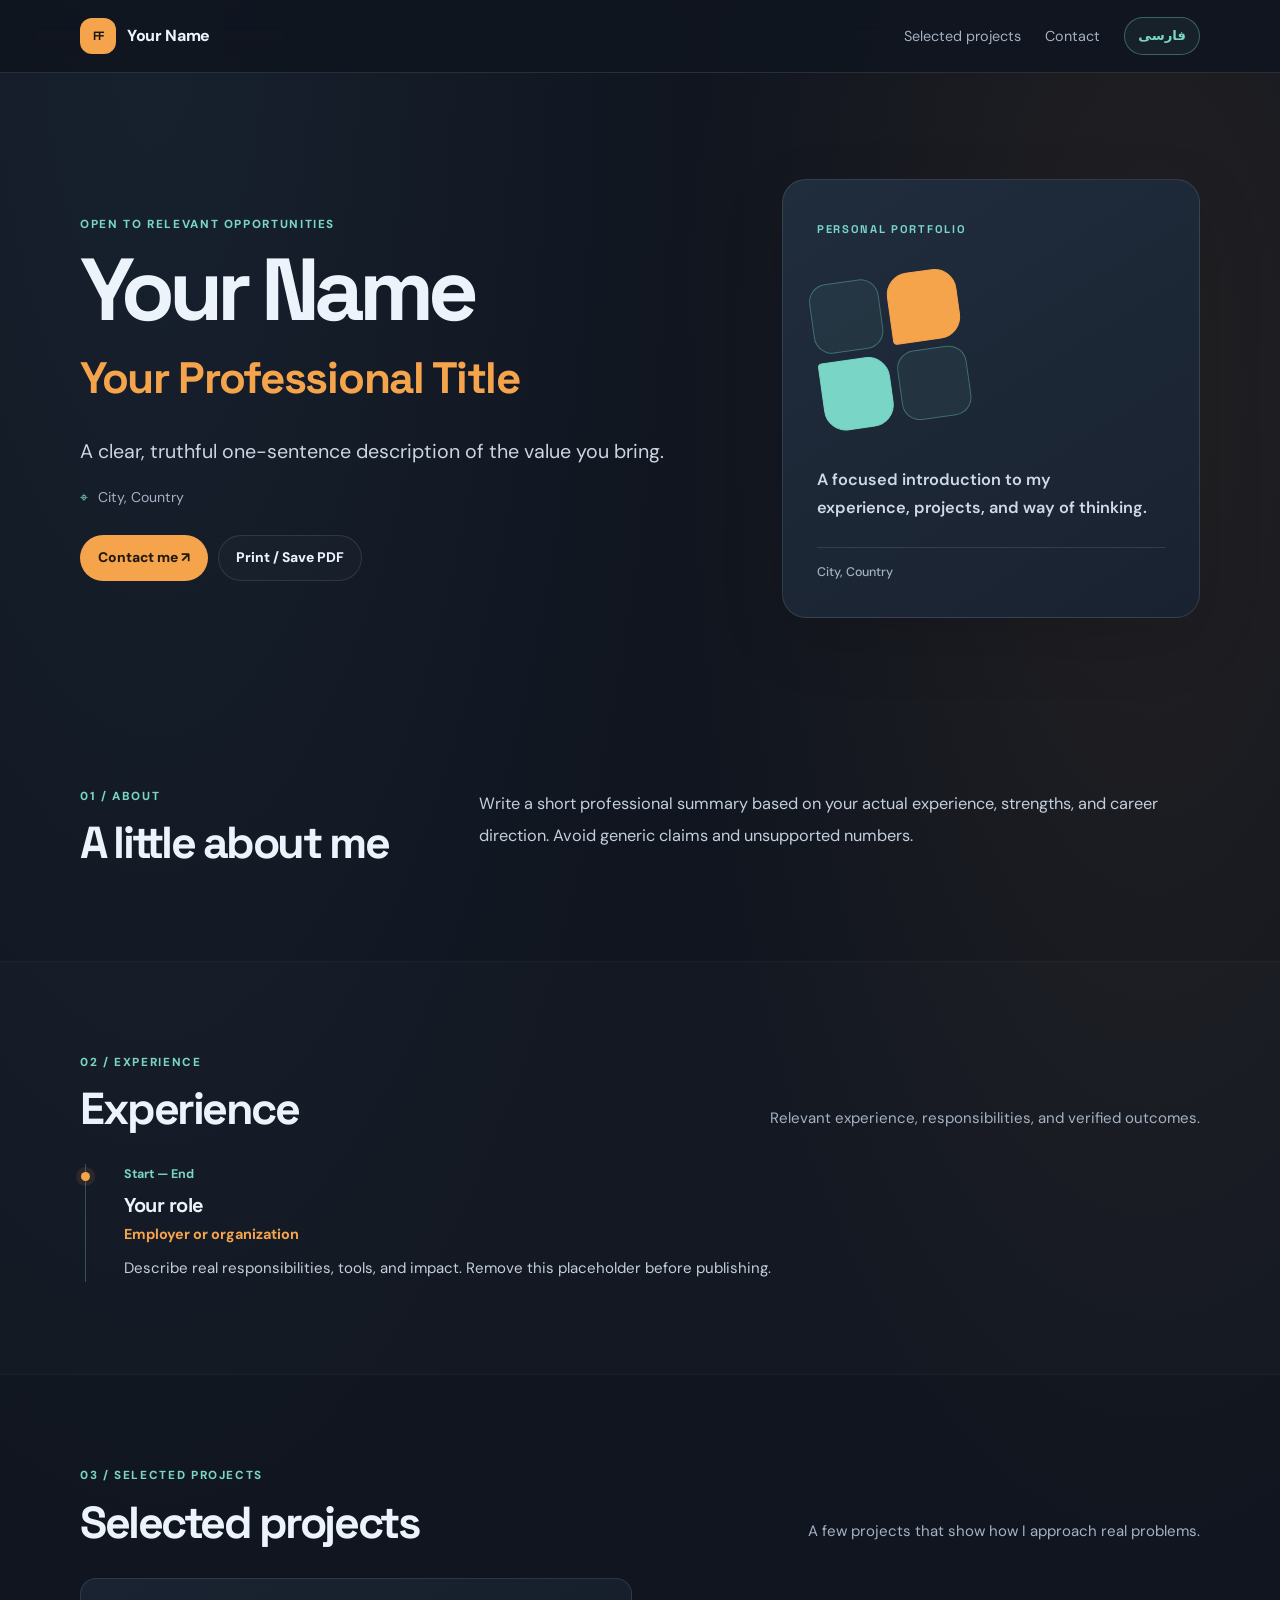
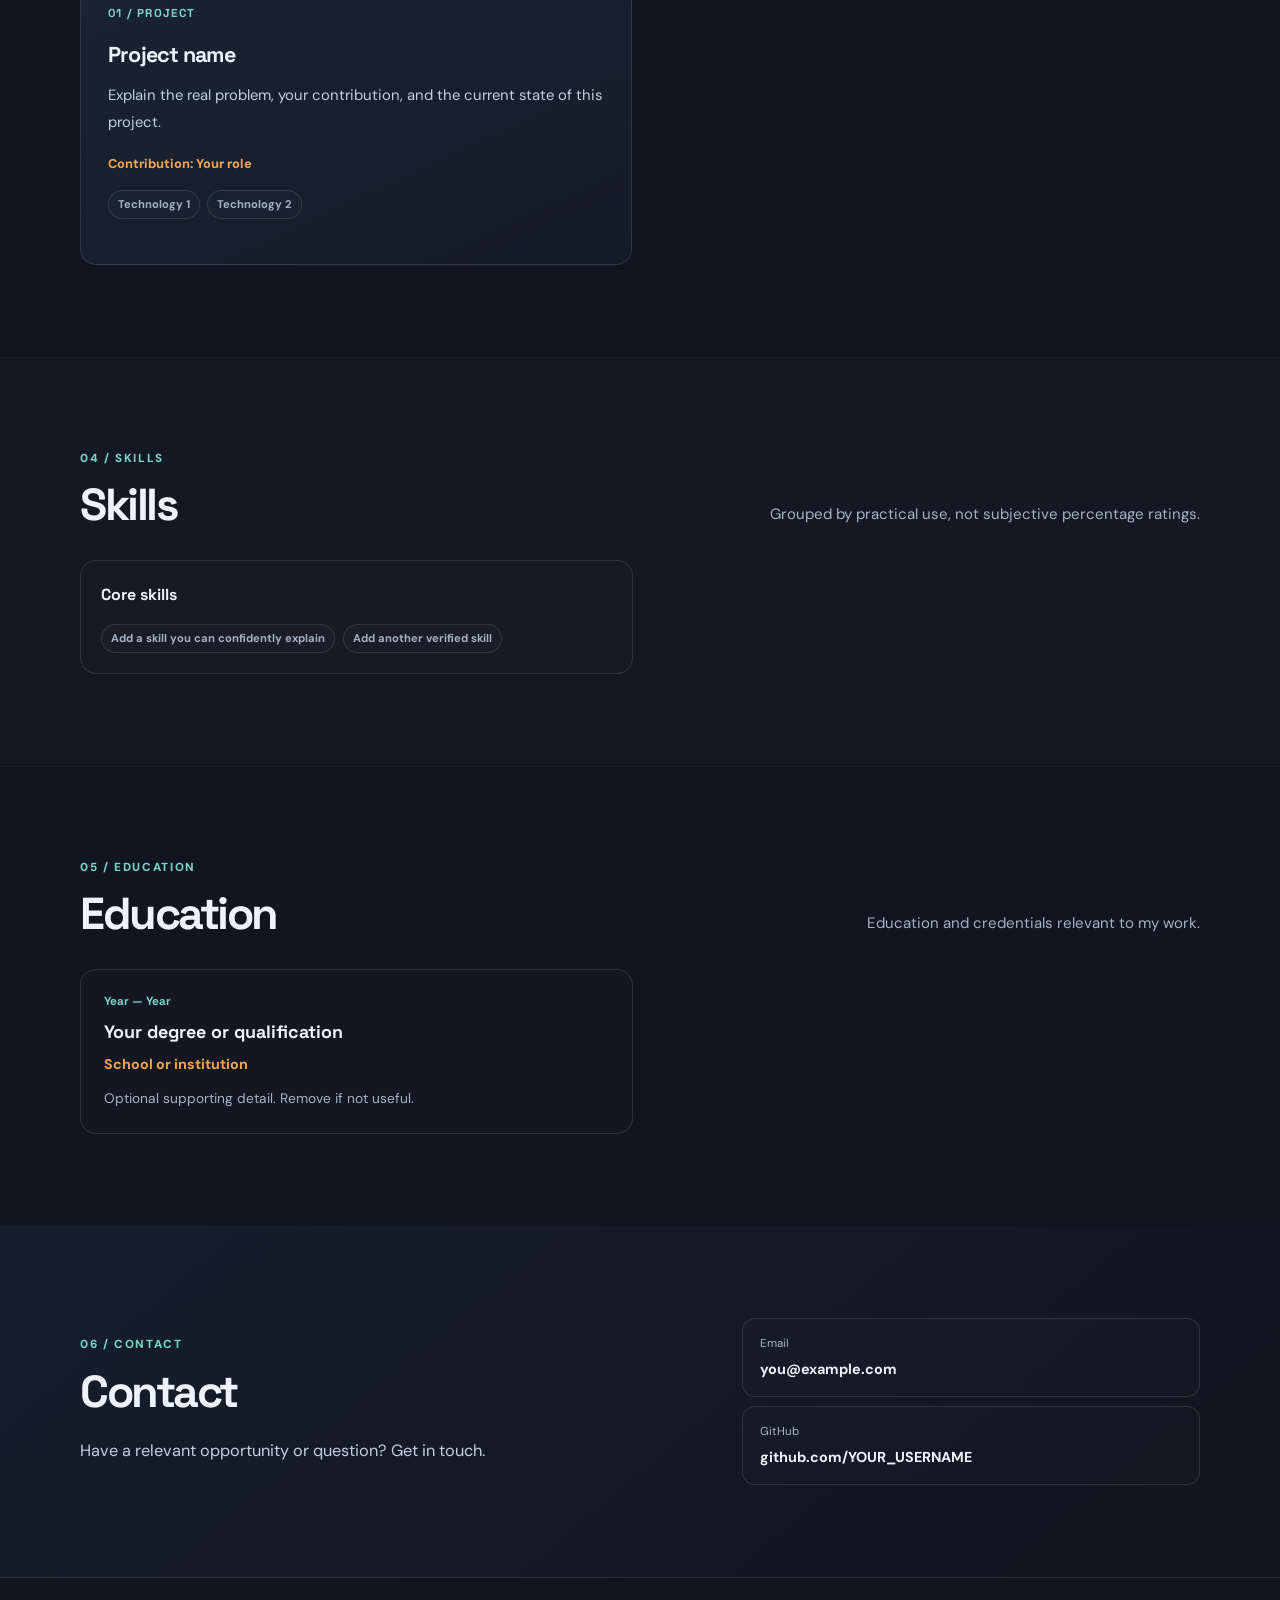
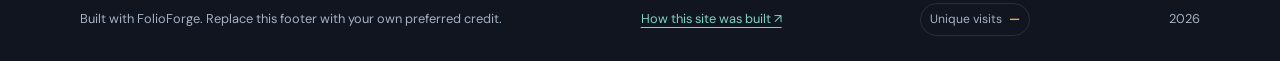
==== commit 213b55cf: "Add translation hooks to the setup notification" ====
--- a/starter/site/index.html
+++ b/starter/site/index.html
@@ -101,8 +101,8 @@
       <p id="counterSetupText">Create a Supabase account and configure the visitor-counter function. Your résumé itself works without a database.</p>
     </div>
     <div class="connection-actions">
-      <a class="button primary" href="https://supabase.com/dashboard/sign-up" target="_blank" rel="noopener noreferrer">Create / connect Supabase ↗</a>
-      <a class="button secondary" href="https://github.com/AliB771/folioforge/blob/main/docs/en/04-connect-services.md" target="_blank" rel="noopener noreferrer">Step-by-step setup ↗</a>
+      <a class="button primary" href="https://supabase.com/dashboard/sign-up" id="counterSupabaseLink" target="_blank" rel="noopener noreferrer">Create / connect Supabase ↗</a>
+      <a class="button secondary" href="https://github.com/AliB771/folioforge/blob/main/docs/en/04-connect-services.md" id="counterSetupGuideLink" target="_blank" rel="noopener noreferrer">Step-by-step setup ↗</a>
     </div>
   </aside>
 
--- a/starter/site/assets/styles.css
+++ b/starter/site/assets/styles.css
@@ -152,3 +152,9 @@
 @media(prefers-reduced-motion:reduce){html{scroll-behavior:auto}.project-card,.button{transition:none}}
 
 .visitor-stat{display:inline-flex;align-items:center;gap:7px;padding:5px 9px;border:1px solid var(--border);border-radius:999px;color:var(--muted);font-size:.76rem;white-space:nowrap}.visitor-stat strong{color:var(--accent);font-variant-numeric:tabular-nums}
+
+.connection-notice{width:min(var(--content),calc(100% - 44px));margin:0 auto 22px;padding:clamp(18px,3vw,28px);display:flex;align-items:center;justify-content:space-between;gap:22px;border:1px solid #f5a44b66;border-radius:var(--radius-lg);background:linear-gradient(140deg,#f5a44b12,#79d5c508)}
+.connection-notice[hidden]{display:none!important}
+.connection-copy{max-width:600px}.connection-copy h2{font-size:clamp(1.25rem,3vw,1.7rem);margin:0 0 8px}.connection-copy p:last-child{color:var(--muted);margin:0;font-size:.9rem}
+.connection-actions{display:flex;gap:10px;flex-wrap:wrap}.connection-actions .button{white-space:normal;text-align:center}
+@media(max-width:700px){.connection-notice{width:calc(100% - 30px);align-items:flex-start;flex-direction:column}.connection-actions{width:100%}.connection-actions .button{flex:1}}
